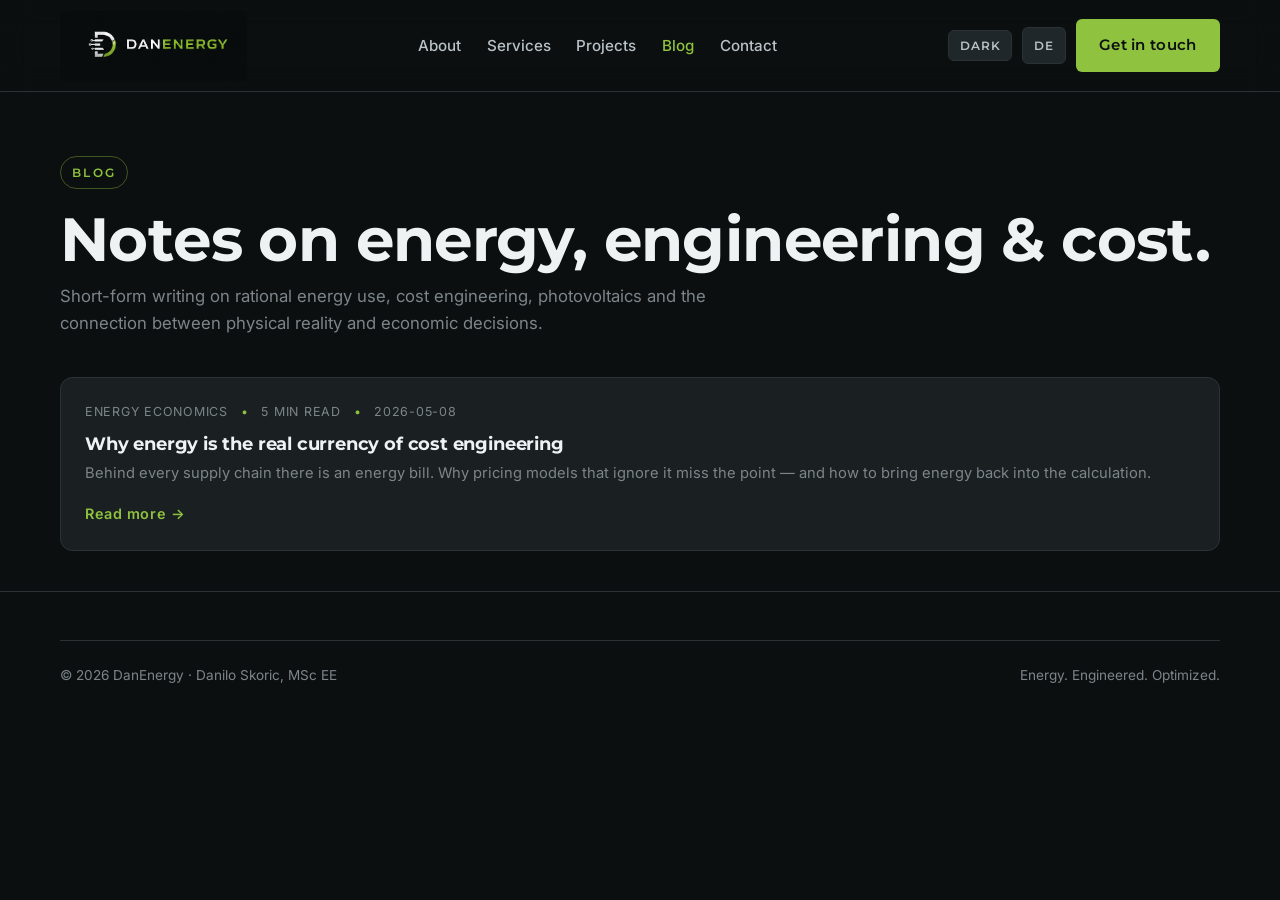
==== blog/index.html @ 077e8f26 "Add files via upload" ====
<!DOCTYPE html>
<html lang="en" data-theme="dark">
<head>
<meta charset="UTF-8">
<meta name="viewport" content="width=device-width, initial-scale=1.0">
<title>Blog — DanEnergy</title>
<meta name="description" content="Notes on energy economics, cost engineering, photovoltaics and industrial optimization.">
<link rel="icon" type="image/png" href="../assets/images/danenergy_logo.png">

<link rel="preconnect" href="https://fonts.googleapis.com">
<link rel="preconnect" href="https://fonts.gstatic.com" crossorigin>
<link href="https://fonts.googleapis.com/css2?family=Inter:wght@400;500;600&family=Montserrat:wght@500;600;700&display=swap" rel="stylesheet">

<link rel="stylesheet" href="../css/styles.css">
<style>
  .blog-hero { padding-top: calc(var(--header-h) + 4rem); padding-bottom: 2.5rem; }
  .blog-hero h1 { margin-bottom: 0.5rem; }
  .post-list { margin-top: 2.5rem; display: grid; gap: 1rem; }
</style>
</head>
<body>

<header class="site-header">
  <div class="container nav-wrap">
    <a href="../index.html" class="brand">
      <img src="../assets/images/danenergy_brand_horizontal.png" alt="DanEnergy">
    </a>
    <ul class="nav-links" id="navLinks">
      <li><a href="../index.html#about">About</a></li>
      <li><a href="../index.html#services">Services</a></li>
      <li><a href="../index.html#projects">Projects</a></li>
      <li><a href="index.html" class="active">Blog</a></li>
      <li><a href="../index.html#contact">Contact</a></li>
    </ul>
    <div class="nav-actions">
      <button class="theme-toggle" id="themeToggle">DARK</button>
      <a class="lang-toggle" href="../de/index.html">DE</a>
      <a class="btn btn-primary" href="../index.html#contact">Get in touch</a>
      <button class="menu-toggle" id="menuToggle" aria-label="Open menu" aria-expanded="false"><span></span></button>
    </div>
  </div>
</header>

<section class="blog-hero">
  <div class="container">
    <span class="section-eyebrow">Blog</span>
    <h1>Notes on energy, engineering &amp; cost.</h1>
    <p class="section-lead">
      Short-form writing on rational energy use, cost engineering, photovoltaics
      and the connection between physical reality and economic decisions.
    </p>

    <div class="blog-grid post-list">
      <a href="why-energy-is-cost.html" class="blog-card">
        <div class="blog-meta">
          <span>Energy economics</span><span class="dot">•</span><span>5 min read</span><span class="dot">•</span><span>2026-05-08</span>
        </div>
        <h3>Why energy is the real currency of cost engineering</h3>
        <p>Behind every supply chain there is an energy bill. Why pricing models that ignore it miss the point — and how to bring energy back into the calculation.</p>
        <span class="arrow">Read more →</span>
      </a>

      <!-- More posts will appear here. Use why-energy-is-cost.html as a template. -->
    </div>
  </div>
</section>

<footer class="site-footer">
  <div class="container">
    <div class="footer-bottom">
      <span>© <span id="year"></span> DanEnergy · Danilo Skoric, MSc EE</span>
      <span>Energy. Engineered. Optimized.</span>
    </div>
  </div>
</footer>

<script src="../js/main.js"></script>
</body>
</html>
---- css/styles.css ----
/* =====================================================
   DanEnergy — Modern Engineering Portfolio
   Brand-aligned with DanEnergy Visual Identity
   ===================================================== */

:root {
  /* Brand colors extracted from logo / visual identity */
  --color-bg: #0c0f10;
  --color-bg-soft: #14181a;
  --color-bg-card: #1a1f22;
  --color-surface: #20272b;
  --color-border: #2a3236;
  --color-text: #eef2f3;
  --color-text-soft: #b9c2c6;
  --color-text-muted: #7c8589;
  --color-accent: #8FC23E;          /* signature lime-green from logo */
  --color-accent-soft: #a9d75e;
  --color-accent-dark: #6da025;
  --color-silver: #c8ced1;
  --color-silver-dark: #8a9296;
  --color-danger: #e0533a;

  --shadow-sm: 0 2px 6px rgba(0,0,0,0.25);
  --shadow-md: 0 8px 24px rgba(0,0,0,0.35);
  --shadow-lg: 0 16px 48px rgba(0,0,0,0.45);

  --radius-sm: 6px;
  --radius-md: 12px;
  --radius-lg: 20px;

  --font-display: "Montserrat", "Helvetica Neue", Arial, sans-serif;
  --font-body: "Inter", "Helvetica Neue", Arial, sans-serif;

  --container: 1200px;
  --header-h: 92px;

  --transition: 200ms ease-out;
}

/* Light theme overrides */
[data-theme="light"] {
  --color-bg: #f7f9fa;
  --color-bg-soft: #ffffff;
  --color-bg-card: #ffffff;
  --color-surface: #f0f3f5;
  --color-border: #d9dfe2;
  --color-text: #0f1416;
  --color-text-soft: #2c3539;
  --color-text-muted: #5b676d;
  --color-silver: #4a5256;
  --shadow-sm: 0 2px 6px rgba(0,0,0,0.08);
  --shadow-md: 0 8px 24px rgba(0,0,0,0.10);
  --shadow-lg: 0 16px 48px rgba(0,0,0,0.14);
}

/* =====================================================
   Base
   ===================================================== */
*, *::before, *::after { box-sizing: border-box; }

html { scroll-behavior: smooth; -webkit-text-size-adjust: 100%; }

body {
  margin: 0;
  font-family: var(--font-body);
  background: var(--color-bg);
  color: var(--color-text);
  line-height: 1.6;
  font-size: 16px;
  -webkit-font-smoothing: antialiased;
  text-rendering: optimizeLegibility;
}

img { max-width: 100%; display: block; }

a {
  color: var(--color-accent);
  text-decoration: none;
  transition: color var(--transition);
}
a:hover { color: var(--color-accent-soft); }

h1, h2, h3, h4 {
  font-family: var(--font-display);
  font-weight: 700;
  line-height: 1.15;
  letter-spacing: -0.01em;
  color: var(--color-text);
  margin: 0 0 0.6em;
}
h1 { font-size: clamp(2.2rem, 5.5vw, 3.8rem); }
h2 { font-size: clamp(1.7rem, 3.5vw, 2.6rem); }
h3 { font-size: 1.25rem; }

p { margin: 0 0 1em; color: var(--color-text-soft); }

.container {
  width: 100%;
  max-width: var(--container);
  margin: 0 auto;
  padding: 0 1.25rem;
}

section {
  padding: clamp(3.5rem, 7vw, 6rem) 0;
  position: relative;
}

.section-eyebrow {
  display: inline-block;
  font-family: var(--font-display);
  font-size: 0.78rem;
  font-weight: 600;
  letter-spacing: 0.18em;
  text-transform: uppercase;
  color: var(--color-accent);
  padding: 0.35rem 0.7rem;
  border: 1px solid color-mix(in oklab, var(--color-accent) 40%, transparent);
  border-radius: 999px;
  margin-bottom: 1rem;
}

.section-title {
  margin-bottom: 0.5rem;
}

.section-lead {
  max-width: 700px;
  color: var(--color-text-muted);
  font-size: 1.05rem;
}

/* =====================================================
   Header / Navigation
   ===================================================== */
.site-header {
  position: fixed;
  top: 0; left: 0; right: 0;
  height: var(--header-h);
  background: color-mix(in oklab, var(--color-bg) 80%, transparent);
  backdrop-filter: saturate(160%) blur(14px);
  -webkit-backdrop-filter: saturate(160%) blur(14px);
  border-bottom: 1px solid var(--color-border);
  z-index: 80;
  display: flex;
  align-items: center;
}

.nav-wrap {
  width: 100%;
  display: flex;
  align-items: center;
  justify-content: space-between;
  gap: 1rem;
}

.brand {
  display: flex;
  align-items: center;
  text-decoration: none;
  position: relative;
  padding: 0.25rem 0;
}
.brand img {
  height: 70px;
  width: auto;
  display: block;
  transition: transform var(--transition);
}
.brand:hover img { transform: scale(1.03); }

.nav-links {
  display: flex;
  align-items: center;
  gap: 1.6rem;
  list-style: none;
  margin: 0; padding: 0;
}
.nav-links a {
  color: var(--color-text-soft);
  font-weight: 500;
  font-size: 0.95rem;
  position: relative;
  padding: 0.25rem 0;
}
.nav-links a:hover { color: var(--color-text); }
.nav-links a.active { color: var(--color-accent); }
.nav-links a::after {
  content: "";
  position: absolute;
  left: 0; bottom: -4px;
  height: 2px; width: 0;
  background: var(--color-accent);
  transition: width var(--transition);
}
.nav-links a:hover::after { width: 100%; }

.nav-actions {
  display: flex;
  align-items: center;
  gap: 0.6rem;
}

.lang-toggle, .theme-toggle {
  background: var(--color-surface);
  border: 1px solid var(--color-border);
  color: var(--color-text-soft);
  border-radius: var(--radius-sm);
  padding: 0.45rem 0.7rem;
  font-family: var(--font-display);
  font-size: 0.78rem;
  font-weight: 600;
  letter-spacing: 0.06em;
  cursor: pointer;
  transition: all var(--transition);
}
.lang-toggle:hover, .theme-toggle:hover {
  border-color: var(--color-accent);
  color: var(--color-text);
}

.btn {
  display: inline-flex;
  align-items: center;
  gap: 0.5rem;
  padding: 0.85rem 1.4rem;
  font-family: var(--font-display);
  font-weight: 600;
  font-size: 0.95rem;
  letter-spacing: 0.02em;
  border-radius: var(--radius-sm);
  border: 1px solid transparent;
  cursor: pointer;
  transition: all var(--transition);
  text-decoration: none;
  white-space: nowrap;
}
.btn-primary {
  background: var(--color-accent);
  color: #0c0f10;
}
.btn-primary:hover {
  background: var(--color-accent-soft);
  color: #0c0f10;
  transform: translateY(-1px);
  box-shadow: 0 6px 18px color-mix(in oklab, var(--color-accent) 35%, transparent);
}
.btn-ghost {
  background: transparent;
  color: var(--color-text);
  border-color: var(--color-border);
}
.btn-ghost:hover {
  border-color: var(--color-accent);
  color: var(--color-accent);
}

.menu-toggle {
  display: none;
  background: transparent;
  border: 1px solid var(--color-border);
  border-radius: var(--radius-sm);
  width: 42px; height: 42px;
  cursor: pointer;
  padding: 0;
}
.menu-toggle span,
.menu-toggle span::before,
.menu-toggle span::after {
  content: "";
  display: block;
  width: 18px; height: 2px;
  background: var(--color-text);
  position: relative;
  margin: 0 auto;
  transition: all var(--transition);
}
.menu-toggle span::before { position: absolute; top: -6px; left: 0; }
.menu-toggle span::after  { position: absolute; top: 6px;  left: 0; }

/* =====================================================
   Hero
   ===================================================== */
.hero {
  min-height: calc(100vh - var(--header-h));
  display: flex;
  align-items: center;
  padding-top: calc(var(--header-h) + 2rem);
  position: relative;
  overflow: hidden;
}

.hero::before {
  content: "";
  position: absolute;
  inset: 0;
  background:
    radial-gradient(800px 500px at 85% 10%, color-mix(in oklab, var(--color-accent) 12%, transparent), transparent 60%),
    radial-gradient(600px 400px at 10% 90%, color-mix(in oklab, var(--color-silver) 8%, transparent), transparent 60%);
  pointer-events: none;
  z-index: 0;
}

.hero-grid {
  position: relative;
  z-index: 1;
  display: grid;
  grid-template-columns: 1.1fr 1fr;
  gap: 3rem;
  align-items: center;
}

.hero-tag {
  display: inline-flex;
  align-items: center;
  gap: 0.5rem;
  font-size: 0.85rem;
  color: var(--color-accent);
  background: color-mix(in oklab, var(--color-accent) 12%, transparent);
  padding: 0.4rem 0.9rem;
  border-radius: 999px;
  font-weight: 600;
  letter-spacing: 0.04em;
  margin-bottom: 1.5rem;
}
.hero-tag::before {
  content: "";
  width: 8px; height: 8px;
  border-radius: 50%;
  background: var(--color-accent);
  box-shadow: 0 0 10px var(--color-accent);
}

.hero h1 .accent { color: var(--color-accent); }

.hero-lead {
  font-size: 1.15rem;
  color: var(--color-text-soft);
  max-width: 560px;
  margin-bottom: 2rem;
}

.hero-cta {
  display: flex;
  flex-wrap: wrap;
  gap: 0.75rem;
  margin-bottom: 2.5rem;
}

.hero-stats {
  display: grid;
  grid-template-columns: repeat(3, 1fr);
  gap: 1.5rem;
  max-width: 520px;
}
.hero-stat {
  border-left: 2px solid var(--color-accent);
  padding-left: 1rem;
}
.hero-stat strong {
  display: block;
  font-family: var(--font-display);
  font-size: 1.6rem;
  color: var(--color-text);
  font-weight: 700;
}
.hero-stat span {
  font-size: 0.82rem;
  color: var(--color-text-muted);
  text-transform: uppercase;
  letter-spacing: 0.08em;
}

.hero-visual {
  position: relative;
  display: flex;
  align-items: center;
  justify-content: center;
  padding: 1rem;
}

/* Soft ambient backdrop behind the hero logo */
.hero-visual::before {
  content: "";
  position: absolute;
  inset: 5%;
  background:
    radial-gradient(closest-side at 50% 50%, color-mix(in oklab, var(--color-accent) 22%, transparent) 0%, transparent 70%);
  filter: blur(60px);
  z-index: 0;
  animation: pulse 6s ease-in-out infinite alternate;
  pointer-events: none;
}

.hero-logo {
  position: relative;
  z-index: 2;
  width: 100%;
  max-width: 460px;
  height: auto;
  display: block;
  filter: drop-shadow(0 18px 40px rgba(0, 0, 0, 0.5));
  animation: float 5s ease-in-out infinite alternate;
}

@keyframes pulse {
  from { opacity: 0.55; transform: scale(1); }
  to   { opacity: 1;    transform: scale(1.04); }
}
@keyframes float {
  from { transform: translateY(-5px); }
  to   { transform: translateY(5px); }
}

/* =====================================================
   About
   ===================================================== */
.about {
  background: var(--color-bg-soft);
  border-top: 1px solid var(--color-border);
  border-bottom: 1px solid var(--color-border);
}

.about-grid {
  display: grid;
  grid-template-columns: 1fr 1fr;
  gap: 3rem;
  align-items: start;
}

.about-text p { font-size: 1.02rem; }

.about-credentials {
  display: grid;
  gap: 0.85rem;
  margin-top: 1.5rem;
}
.credential {
  display: flex;
  gap: 0.85rem;
  padding: 1rem 1.1rem;
  background: var(--color-bg-card);
  border: 1px solid var(--color-border);
  border-radius: var(--radius-md);
  transition: all var(--transition);
}
.credential:hover {
  border-color: var(--color-accent);
  transform: translateY(-2px);
}
.credential-icon {
  flex-shrink: 0;
  width: 38px; height: 38px;
  border-radius: var(--radius-sm);
  background: color-mix(in oklab, var(--color-accent) 16%, transparent);
  color: var(--color-accent);
  display: flex; align-items: center; justify-content: center;
  font-family: var(--font-display);
  font-weight: 700;
}
.credential-body strong {
  display: block;
  color: var(--color-text);
  font-family: var(--font-display);
  font-weight: 600;
  margin-bottom: 0.15rem;
}
.credential-body span {
  font-size: 0.9rem;
  color: var(--color-text-muted);
}

/* =====================================================
   Services
   ===================================================== */
.services-grid {
  display: grid;
  grid-template-columns: repeat(auto-fit, minmax(260px, 1fr));
  gap: 1.25rem;
  margin-top: 2.5rem;
}

.service-card {
  background: var(--color-bg-card);
  border: 1px solid var(--color-border);
  border-radius: var(--radius-md);
  padding: 1.75rem;
  position: relative;
  overflow: hidden;
  transition: all var(--transition);
}

.service-card::before {
  content: "";
  position: absolute;
  top: 0; left: 0;
  width: 100%; height: 3px;
  background: linear-gradient(90deg, var(--color-accent), transparent);
  opacity: 0;
  transition: opacity var(--transition);
}

.service-card:hover {
  transform: translateY(-4px);
  border-color: var(--color-accent);
  box-shadow: var(--shadow-md);
}
.service-card:hover::before { opacity: 1; }

.service-icon {
  width: 48px; height: 48px;
  border-radius: var(--radius-sm);
  background: linear-gradient(135deg, color-mix(in oklab, var(--color-accent) 22%, transparent), color-mix(in oklab, var(--color-silver) 12%, transparent));
  color: var(--color-accent);
  display: flex; align-items: center; justify-content: center;
  margin-bottom: 1.1rem;
}
.service-icon svg { width: 24px; height: 24px; }

.service-card h3 {
  font-family: var(--font-display);
  font-size: 1.2rem;
  margin-bottom: 0.5rem;
}

.service-card p {
  font-size: 0.95rem;
  color: var(--color-text-muted);
  margin-bottom: 1rem;
}

.service-tags {
  display: flex;
  flex-wrap: wrap;
  gap: 0.4rem;
}
.service-tags span {
  font-size: 0.74rem;
  padding: 0.25rem 0.55rem;
  background: var(--color-surface);
  color: var(--color-text-soft);
  border-radius: 999px;
  font-weight: 500;
  letter-spacing: 0.02em;
}

/* =====================================================
   Projects
   ===================================================== */
.projects {
  background: var(--color-bg-soft);
  border-top: 1px solid var(--color-border);
  border-bottom: 1px solid var(--color-border);
}

.projects-grid {
  display: grid;
  grid-template-columns: repeat(auto-fit, minmax(280px, 1fr));
  gap: 1.5rem;
  margin-top: 2.5rem;
}

.project-card {
  background: var(--color-bg-card);
  border: 1px solid var(--color-border);
  border-radius: var(--radius-md);
  overflow: hidden;
  transition: all var(--transition);
}
.project-card:hover {
  transform: translateY(-4px);
  border-color: var(--color-accent);
  box-shadow: var(--shadow-md);
}

.project-image {
  aspect-ratio: 16 / 10;
  background: var(--color-surface);
  background-size: cover;
  background-position: center;
  position: relative;
}
.project-image::after {
  content: "";
  position: absolute;
  inset: 0;
  background: linear-gradient(180deg, transparent 50%, rgba(0,0,0,0.55));
}

.project-body {
  padding: 1.4rem;
}
.project-meta {
  display: flex;
  justify-content: space-between;
  align-items: center;
  margin-bottom: 0.5rem;
  font-size: 0.78rem;
  color: var(--color-text-muted);
  letter-spacing: 0.06em;
  text-transform: uppercase;
}
.project-meta .badge {
  background: color-mix(in oklab, var(--color-accent) 16%, transparent);
  color: var(--color-accent);
  padding: 0.2rem 0.55rem;
  border-radius: 999px;
  letter-spacing: 0.04em;
}

.project-card h3 {
  font-size: 1.12rem;
  margin-bottom: 0.4rem;
}
.project-card p {
  font-size: 0.92rem;
  color: var(--color-text-muted);
  margin: 0;
}

/* =====================================================
   Philosophy quote
   ===================================================== */
.philosophy {
  text-align: center;
  position: relative;
}
.philosophy blockquote {
  margin: 0 auto;
  max-width: 820px;
  font-family: var(--font-display);
  font-size: clamp(1.4rem, 3vw, 2rem);
  font-weight: 600;
  line-height: 1.4;
  color: var(--color-text);
  letter-spacing: -0.01em;
}
.philosophy blockquote::before,
.philosophy blockquote::after {
  content: "";
  display: inline-block;
  width: 60px; height: 2px;
  background: var(--color-accent);
  margin: 0 1rem;
  vertical-align: middle;
}
.philosophy cite {
  display: block;
  margin-top: 1rem;
  font-style: normal;
  font-size: 0.85rem;
  letter-spacing: 0.18em;
  text-transform: uppercase;
  color: var(--color-text-muted);
}

/* =====================================================
   Blog
   ===================================================== */
.blog-grid {
  display: grid;
  grid-template-columns: repeat(auto-fit, minmax(280px, 1fr));
  gap: 1.25rem;
  margin-top: 2.5rem;
}
.blog-card {
  display: block;
  background: var(--color-bg-card);
  border: 1px solid var(--color-border);
  border-radius: var(--radius-md);
  padding: 1.5rem;
  transition: all var(--transition);
  color: var(--color-text);
}
.blog-card:hover {
  transform: translateY(-3px);
  border-color: var(--color-accent);
  box-shadow: var(--shadow-md);
  color: var(--color-text);
}
.blog-meta {
  display: flex;
  gap: 0.8rem;
  font-size: 0.78rem;
  color: var(--color-text-muted);
  letter-spacing: 0.06em;
  text-transform: uppercase;
  margin-bottom: 0.7rem;
}
.blog-meta .dot { color: var(--color-accent); }
.blog-card h3 {
  font-size: 1.15rem;
  margin-bottom: 0.5rem;
}
.blog-card p {
  font-size: 0.92rem;
  color: var(--color-text-muted);
  margin: 0;
}
.blog-card .arrow {
  display: inline-block;
  margin-top: 1rem;
  color: var(--color-accent);
  font-weight: 600;
  font-size: 0.9rem;
  letter-spacing: 0.04em;
}

/* =====================================================
   Contact
   ===================================================== */
.contact {
  background: var(--color-bg-soft);
  border-top: 1px solid var(--color-border);
}

.contact-grid {
  display: grid;
  grid-template-columns: 1fr 1.4fr;
  gap: 3rem;
  margin-top: 2.5rem;
}

.contact-info {
  display: grid;
  gap: 1rem;
}
.contact-item {
  display: flex;
  gap: 0.85rem;
  padding: 1.1rem;
  background: var(--color-bg-card);
  border: 1px solid var(--color-border);
  border-radius: var(--radius-md);
}
.contact-item-icon {
  width: 38px; height: 38px;
  border-radius: var(--radius-sm);
  background: color-mix(in oklab, var(--color-accent) 16%, transparent);
  color: var(--color-accent);
  display: flex; align-items: center; justify-content: center;
  flex-shrink: 0;
}
.contact-item strong {
  display: block;
  font-family: var(--font-display);
  font-size: 0.78rem;
  letter-spacing: 0.1em;
  color: var(--color-text-muted);
  text-transform: uppercase;
  margin-bottom: 0.2rem;
}
.contact-item span, .contact-item a {
  color: var(--color-text);
  font-weight: 500;
  word-break: break-word;
}

/* Form */
.contact-form {
  background: var(--color-bg-card);
  border: 1px solid var(--color-border);
  border-radius: var(--radius-md);
  padding: 2rem;
}

.form-row {
  display: grid;
  grid-template-columns: 1fr 1fr;
  gap: 1rem;
}

.form-field {
  margin-bottom: 1.1rem;
}
.form-field label {
  display: block;
  font-size: 0.82rem;
  font-weight: 600;
  color: var(--color-text-soft);
  margin-bottom: 0.4rem;
  letter-spacing: 0.04em;
}
.form-field label .req { color: var(--color-accent); }

.form-field input,
.form-field select,
.form-field textarea {
  width: 100%;
  padding: 0.8rem 1rem;
  background: var(--color-bg);
  border: 1px solid var(--color-border);
  border-radius: var(--radius-sm);
  color: var(--color-text);
  font-family: var(--font-body);
  font-size: 0.95rem;
  transition: all var(--transition);
}
.form-field textarea {
  resize: vertical;
  min-height: 130px;
}
.form-field input:focus,
.form-field select:focus,
.form-field textarea:focus {
  outline: none;
  border-color: var(--color-accent);
  box-shadow: 0 0 0 3px color-mix(in oklab, var(--color-accent) 20%, transparent);
}

.form-consent {
  display: flex;
  align-items: flex-start;
  gap: 0.6rem;
  font-size: 0.85rem;
  color: var(--color-text-muted);
  margin-bottom: 1.2rem;
}
.form-consent input { margin-top: 0.25rem; accent-color: var(--color-accent); }
.form-consent a { color: var(--color-accent); }

.form-status {
  margin-top: 1rem;
  padding: 0.85rem 1rem;
  border-radius: var(--radius-sm);
  font-size: 0.92rem;
  display: none;
}
.form-status.success {
  display: block;
  background: color-mix(in oklab, var(--color-accent) 18%, transparent);
  color: var(--color-accent);
  border: 1px solid color-mix(in oklab, var(--color-accent) 40%, transparent);
}
.form-status.error {
  display: block;
  background: color-mix(in oklab, var(--color-danger) 18%, transparent);
  color: var(--color-danger);
  border: 1px solid color-mix(in oklab, var(--color-danger) 40%, transparent);
}

/* =====================================================
   Footer
   ===================================================== */
.site-footer {
  background: var(--color-bg);
  border-top: 1px solid var(--color-border);
  padding: 3rem 0 1.5rem;
}

.footer-grid {
  display: grid;
  grid-template-columns: 1.4fr 1fr 1fr;
  gap: 2.5rem;
  margin-bottom: 2.5rem;
}

.footer-brand {
  display: flex;
  align-items: center;
  gap: 0.75rem;
  margin-bottom: 1rem;
}
.footer-brand img { height: 40px; }
.footer-brand strong {
  font-family: var(--font-display);
  font-size: 1.1rem;
  letter-spacing: 0.04em;
}
.footer-brand strong span { color: var(--color-accent); }

.footer-text {
  color: var(--color-text-muted);
  font-size: 0.92rem;
  max-width: 380px;
}

.footer-col h4 {
  font-family: var(--font-display);
  font-size: 0.78rem;
  letter-spacing: 0.18em;
  text-transform: uppercase;
  color: var(--color-text-muted);
  margin-bottom: 1rem;
}
.footer-col ul {
  list-style: none;
  padding: 0; margin: 0;
  display: grid;
  gap: 0.55rem;
}
.footer-col a {
  color: var(--color-text-soft);
  font-size: 0.92rem;
}
.footer-col a:hover { color: var(--color-accent); }

.footer-bottom {
  border-top: 1px solid var(--color-border);
  padding-top: 1.5rem;
  display: flex;
  justify-content: space-between;
  align-items: center;
  flex-wrap: wrap;
  gap: 0.5rem;
  color: var(--color-text-muted);
  font-size: 0.85rem;
}

/* =====================================================
   Reveal-on-scroll
   ===================================================== */
.reveal {
  opacity: 0;
  transform: translateY(24px);
  transition: opacity 600ms ease-out, transform 600ms ease-out;
}
.reveal.is-visible {
  opacity: 1;
  transform: translateY(0);
}

/* =====================================================
   Responsive
   ===================================================== */
@media (max-width: 960px) {
  .hero-grid { grid-template-columns: 1fr; gap: 2.5rem; }
  .hero-visual { aspect-ratio: 16/12; max-height: 420px; }
  .about-grid { grid-template-columns: 1fr; gap: 2rem; }
  .contact-grid { grid-template-columns: 1fr; gap: 2rem; }
  .footer-grid { grid-template-columns: 1fr 1fr; gap: 2rem; }
}

@media (max-width: 720px) {
  :root { --header-h: 76px; }
  .brand img { height: 50px; }
  .nav-links {
    position: fixed;
    top: var(--header-h);
    right: 0; left: 0;
    flex-direction: column;
    align-items: stretch;
    gap: 0;
    background: var(--color-bg-soft);
    border-bottom: 1px solid var(--color-border);
    padding: 1rem 1.25rem;
    transform: translateY(-110%);
    transition: transform 250ms ease-out;
    z-index: 90;
  }
  .nav-links.open { transform: translateY(0); }
  .nav-links li { padding: 0.7rem 0; border-bottom: 1px solid var(--color-border); }
  .nav-links li:last-child { border: none; }
  .menu-toggle { display: block; }
  .nav-actions .btn { display: none; }
  .form-row { grid-template-columns: 1fr; }
  .footer-grid { grid-template-columns: 1fr; }
  .hero-stats { grid-template-columns: 1fr 1fr; }
  .hero-tagline { gap: 0.5rem; letter-spacing: 0.18em; font-size: 0.78rem; }
  .hero-tagline .sep { width: 3px; height: 3px; }
}

@media (max-width: 420px) {
  .hero-tagline { flex-wrap: wrap; justify-content: center; gap: 0.4rem; }
  .nav-actions .lang-toggle, .nav-actions .theme-toggle { padding: 0.4rem 0.55rem; font-size: 0.72rem; }
}

/* Print-friendly */
@media print {
  .site-header, .menu-toggle, .lang-toggle, .theme-toggle, .hero-cta { display: none; }
  body { background: white; color: black; }
}
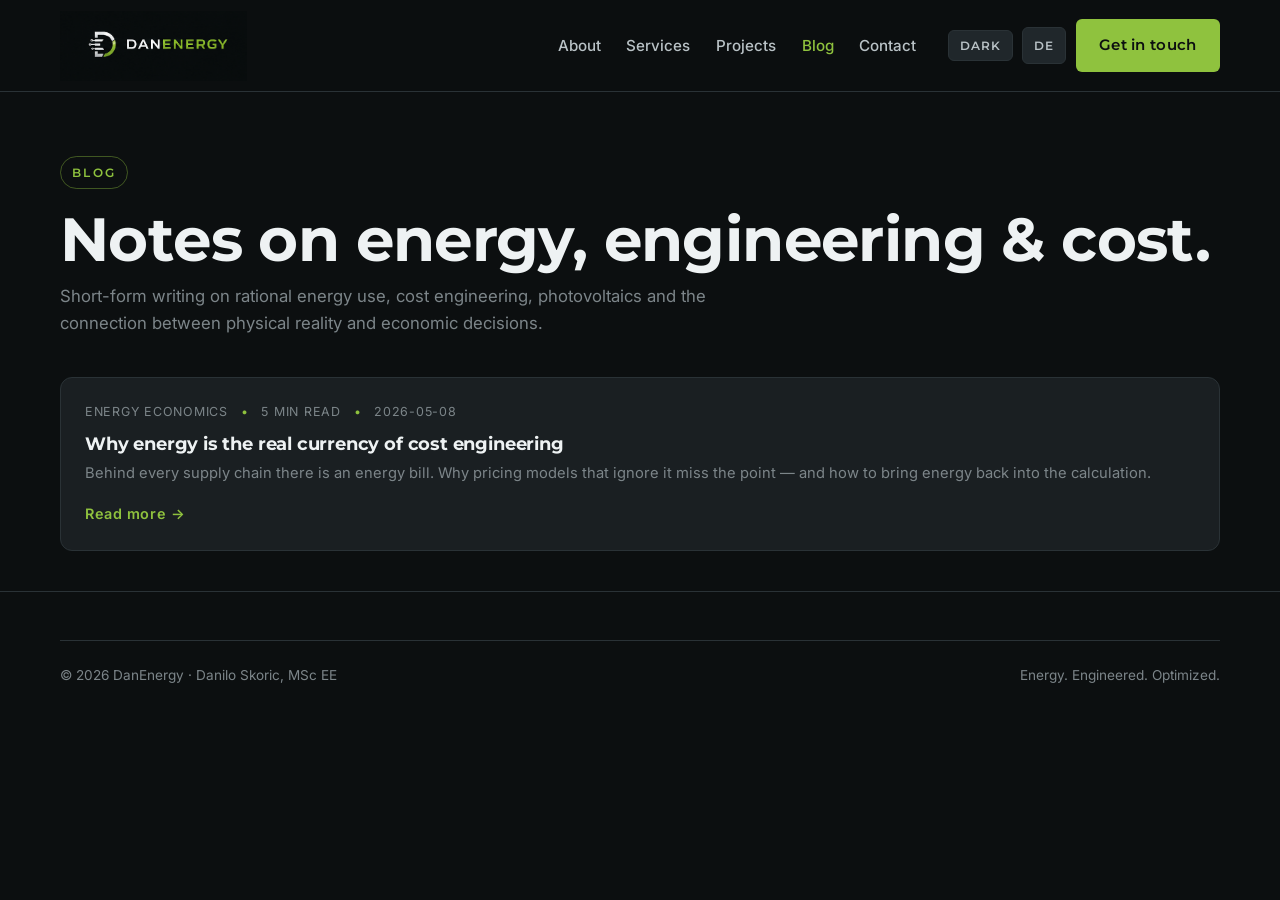
==== commit c976235f: "Fixed mobile header Fix mobile header — hamburger menu, safe-area, larger tap targets" ====
--- a/blog/index.html
+++ b/blog/index.html
@@ -25,19 +25,21 @@
     <a href="../index.html" class="brand">
       <img src="../assets/images/danenergy_brand_horizontal.png" alt="DanEnergy">
     </a>
-    <ul class="nav-links" id="navLinks">
-      <li><a href="../index.html#about">About</a></li>
-      <li><a href="../index.html#services">Services</a></li>
-      <li><a href="../index.html#projects">Projects</a></li>
-      <li><a href="index.html" class="active">Blog</a></li>
-      <li><a href="../index.html#contact">Contact</a></li>
-    </ul>
-    <div class="nav-actions">
-      <button class="theme-toggle" id="themeToggle">DARK</button>
-      <a class="lang-toggle" href="../de/index.html">DE</a>
-      <a class="btn btn-primary" href="../index.html#contact">Get in touch</a>
-      <button class="menu-toggle" id="menuToggle" aria-label="Open menu" aria-expanded="false"><span></span></button>
-    </div>
+    <nav class="nav-menu" id="navMenu" aria-label="Primary">
+      <ul class="nav-links">
+        <li><a href="../index.html#about">About</a></li>
+        <li><a href="../index.html#services">Services</a></li>
+        <li><a href="../index.html#projects">Projects</a></li>
+        <li><a href="index.html" class="active">Blog</a></li>
+        <li><a href="../index.html#contact">Contact</a></li>
+      </ul>
+      <div class="nav-actions">
+        <button class="theme-toggle" id="themeToggle">DARK</button>
+        <a class="lang-toggle" href="../de/index.html">DE</a>
+        <a class="btn btn-primary" href="../index.html#contact">Get in touch</a>
+      </div>
+    </nav>
+    <button class="menu-toggle" id="menuToggle" aria-label="Open menu" aria-expanded="false"><span></span></button>
   </div>
 </header>
 
--- a/css/styles.css
+++ b/css/styles.css
@@ -136,8 +136,10 @@
 .site-header {
   position: fixed;
   top: 0; left: 0; right: 0;
-  height: var(--header-h);
-  background: color-mix(in oklab, var(--color-bg) 80%, transparent);
+  min-height: var(--header-h);
+  height: calc(var(--header-h) + env(safe-area-inset-top));
+  padding-top: env(safe-area-inset-top);
+  background: color-mix(in oklab, var(--color-bg) 92%, transparent);
   backdrop-filter: saturate(160%) blur(14px);
   -webkit-backdrop-filter: saturate(160%) blur(14px);
   border-bottom: 1px solid var(--color-border);
@@ -168,6 +170,15 @@
   transition: transform var(--transition);
 }
 .brand:hover img { transform: scale(1.03); }
+
+/* Desktop: nav-menu is just an inline wrapper */
+.nav-menu {
+  display: flex;
+  align-items: center;
+  gap: 2rem;
+  flex: 1;
+  justify-content: flex-end;
+}
 
 .nav-links {
   display: flex;
@@ -257,26 +268,33 @@
 
 .menu-toggle {
   display: none;
-  background: transparent;
+  background: var(--color-surface);
   border: 1px solid var(--color-border);
   border-radius: var(--radius-sm);
-  width: 42px; height: 42px;
+  width: 44px; height: 44px;
   cursor: pointer;
   padding: 0;
-}
+  flex-shrink: 0;
+  transition: all var(--transition);
+}
+.menu-toggle:hover { border-color: var(--color-accent); }
 .menu-toggle span,
 .menu-toggle span::before,
 .menu-toggle span::after {
   content: "";
   display: block;
-  width: 18px; height: 2px;
+  width: 20px; height: 2px;
   background: var(--color-text);
   position: relative;
   margin: 0 auto;
+  border-radius: 2px;
   transition: all var(--transition);
 }
-.menu-toggle span::before { position: absolute; top: -6px; left: 0; }
-.menu-toggle span::after  { position: absolute; top: 6px;  left: 0; }
+.menu-toggle span::before { position: absolute; top: -7px; left: 0; }
+.menu-toggle span::after  { position: absolute; top: 7px;  left: 0; }
+.menu-toggle[aria-expanded="true"] span { background: transparent; }
+.menu-toggle[aria-expanded="true"] span::before { top: 0; transform: rotate(45deg); }
+.menu-toggle[aria-expanded="true"] span::after  { top: 0; transform: rotate(-45deg); }
 
 /* =====================================================
    Hero
@@ -931,38 +949,94 @@
   .footer-grid { grid-template-columns: 1fr 1fr; gap: 2rem; }
 }
 
-@media (max-width: 720px) {
-  :root { --header-h: 76px; }
-  .brand img { height: 50px; }
-  .nav-links {
+/* ============= MOBILE / TABLET (≤900px) ============= */
+@media (max-width: 900px) {
+  :root { --header-h: 68px; }
+
+  .brand img { height: 44px; max-width: 170px; width: auto; }
+
+  /* Show hamburger toggle */
+  .menu-toggle { display: block; }
+
+  /* Mobile nav-menu becomes a full-width dropdown panel */
+  .nav-menu {
     position: fixed;
-    top: var(--header-h);
+    top: calc(var(--header-h) + env(safe-area-inset-top));
     right: 0; left: 0;
     flex-direction: column;
     align-items: stretch;
+    justify-content: flex-start;
     gap: 0;
     background: var(--color-bg-soft);
     border-bottom: 1px solid var(--color-border);
-    padding: 1rem 1.25rem;
-    transform: translateY(-110%);
-    transition: transform 250ms ease-out;
+    box-shadow: 0 16px 32px rgba(0, 0, 0, 0.35);
+    padding: 0.5rem 1.25rem 1.25rem;
+    transform: translateY(-150%);
+    transition: transform 280ms ease-out, opacity 200ms ease-out;
+    opacity: 0;
     z-index: 90;
+    max-height: calc(100vh - var(--header-h) - env(safe-area-inset-top));
+    overflow-y: auto;
   }
-  .nav-links.open { transform: translateY(0); }
-  .nav-links li { padding: 0.7rem 0; border-bottom: 1px solid var(--color-border); }
-  .nav-links li:last-child { border: none; }
-  .menu-toggle { display: block; }
-  .nav-actions .btn { display: none; }
+  .nav-menu.open {
+    transform: translateY(0);
+    opacity: 1;
+  }
+
+  /* Nav links stack vertically with big tap targets */
+  .nav-links {
+    flex-direction: column;
+    align-items: stretch;
+    gap: 0;
+    width: 100%;
+  }
+  .nav-links li {
+    padding: 0;
+    border-bottom: 1px solid var(--color-border);
+  }
+  .nav-links li a {
+    display: block;
+    font-size: 1.05rem;
+    padding: 1rem 0.25rem;
+    min-height: 48px;
+  }
+  .nav-links a::after { display: none; }
+
+  /* Action buttons stack vertically inside the menu */
+  .nav-actions {
+    flex-direction: column;
+    align-items: stretch;
+    gap: 0.6rem;
+    padding-top: 1rem;
+    width: 100%;
+  }
+  .nav-actions .theme-toggle,
+  .nav-actions .lang-toggle {
+    padding: 0.85rem 1rem;
+    font-size: 0.95rem;
+    text-align: center;
+    min-height: 48px;
+    width: 100%;
+  }
+  .nav-actions .btn {
+    width: 100%;
+    justify-content: center;
+    padding: 1rem 1.4rem;
+    font-size: 1rem;
+    min-height: 52px;
+  }
+
+  /* Layout adjustments */
   .form-row { grid-template-columns: 1fr; }
   .footer-grid { grid-template-columns: 1fr; }
   .hero-stats { grid-template-columns: 1fr 1fr; }
-  .hero-tagline { gap: 0.5rem; letter-spacing: 0.18em; font-size: 0.78rem; }
-  .hero-tagline .sep { width: 3px; height: 3px; }
-}
-
+}
+
+/* ============= EXTRA SMALL PHONES (≤420px) ============= */
 @media (max-width: 420px) {
-  .hero-tagline { flex-wrap: wrap; justify-content: center; gap: 0.4rem; }
-  .nav-actions .lang-toggle, .nav-actions .theme-toggle { padding: 0.4rem 0.55rem; font-size: 0.72rem; }
+  :root { --header-h: 64px; }
+  .brand img { height: 40px; max-width: 150px; }
+  .menu-toggle { width: 40px; height: 40px; }
 }
 
 /* Print-friendly */
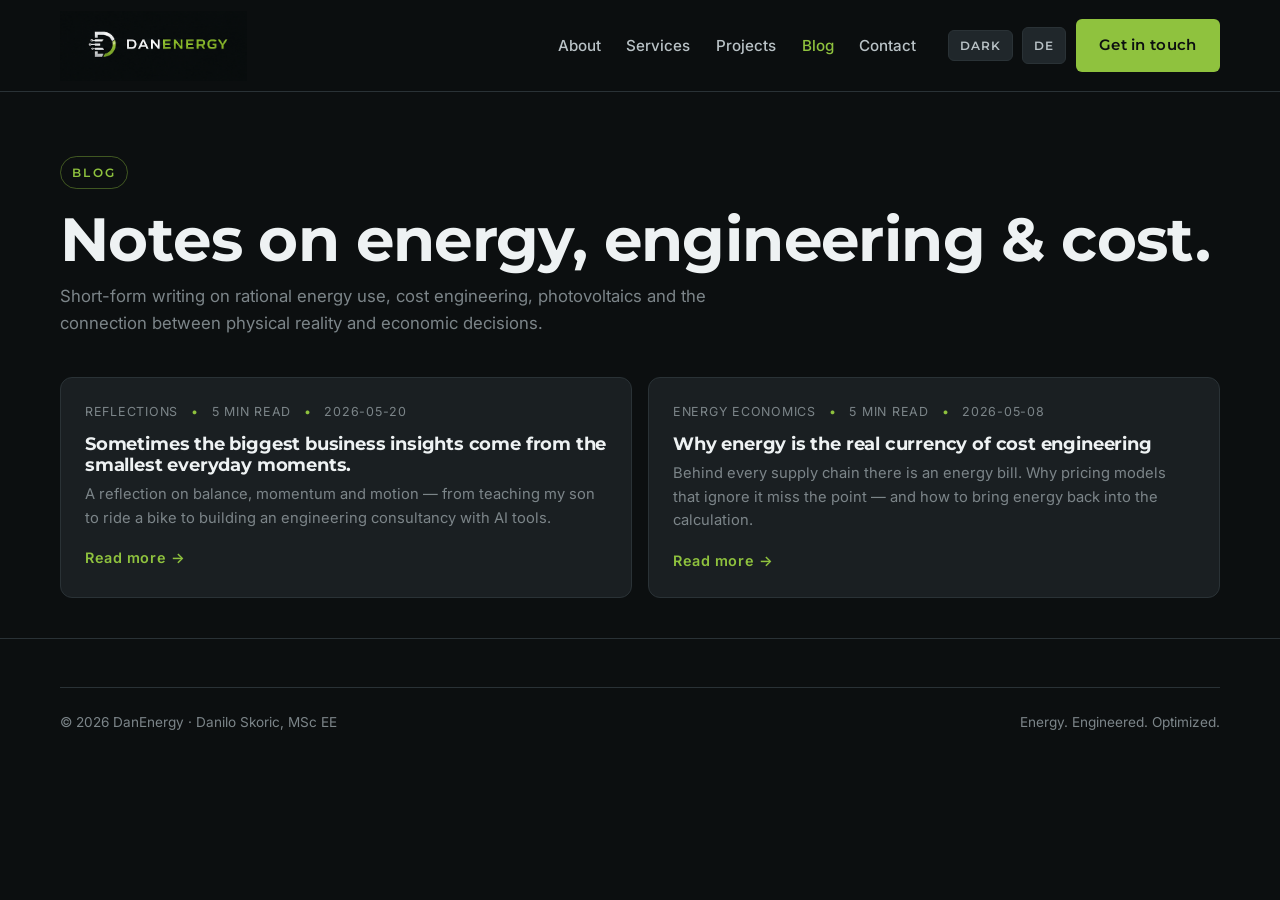
==== commit 0feac97c: "Added new blog post Add new blog post (EN + DE) — small moments, big insights" ====
--- a/blog/index.html
+++ b/blog/index.html
@@ -53,6 +53,15 @@
     </p>
 
     <div class="blog-grid post-list">
+      <a href="small-moments-big-insights.html" class="blog-card">
+        <div class="blog-meta">
+          <span>Reflections</span><span class="dot">•</span><span>5 min read</span><span class="dot">•</span><span>2026-05-20</span>
+        </div>
+        <h3>Sometimes the biggest business insights come from the smallest everyday moments.</h3>
+        <p>A reflection on balance, momentum and motion — from teaching my son to ride a bike to building an engineering consultancy with AI tools.</p>
+        <span class="arrow">Read more →</span>
+      </a>
+
       <a href="why-energy-is-cost.html" class="blog-card">
         <div class="blog-meta">
           <span>Energy economics</span><span class="dot">•</span><span>5 min read</span><span class="dot">•</span><span>2026-05-08</span>
@@ -62,7 +71,7 @@
         <span class="arrow">Read more →</span>
       </a>
 
-      <!-- More posts will appear here. Use why-energy-is-cost.html as a template. -->
+      <!-- More posts will appear here. Use _template.html as a template. -->
     </div>
   </div>
 </section>
